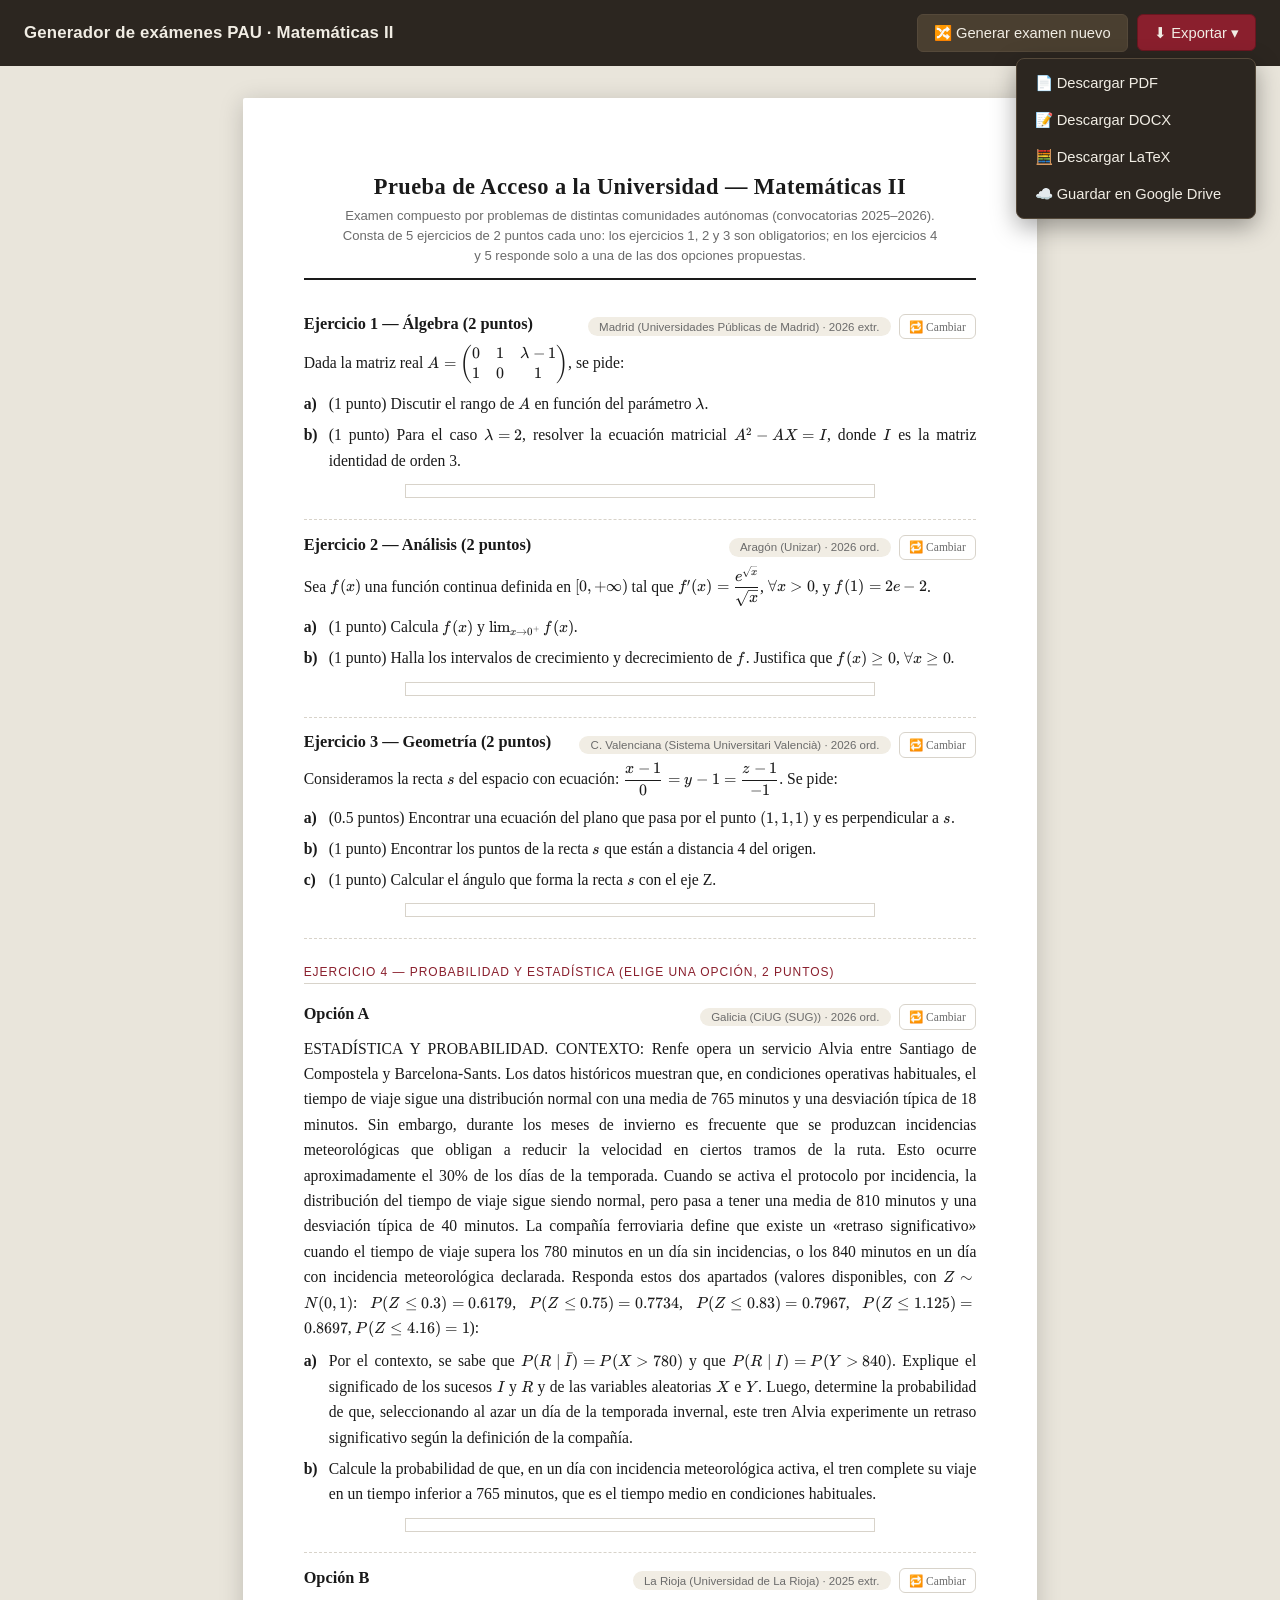
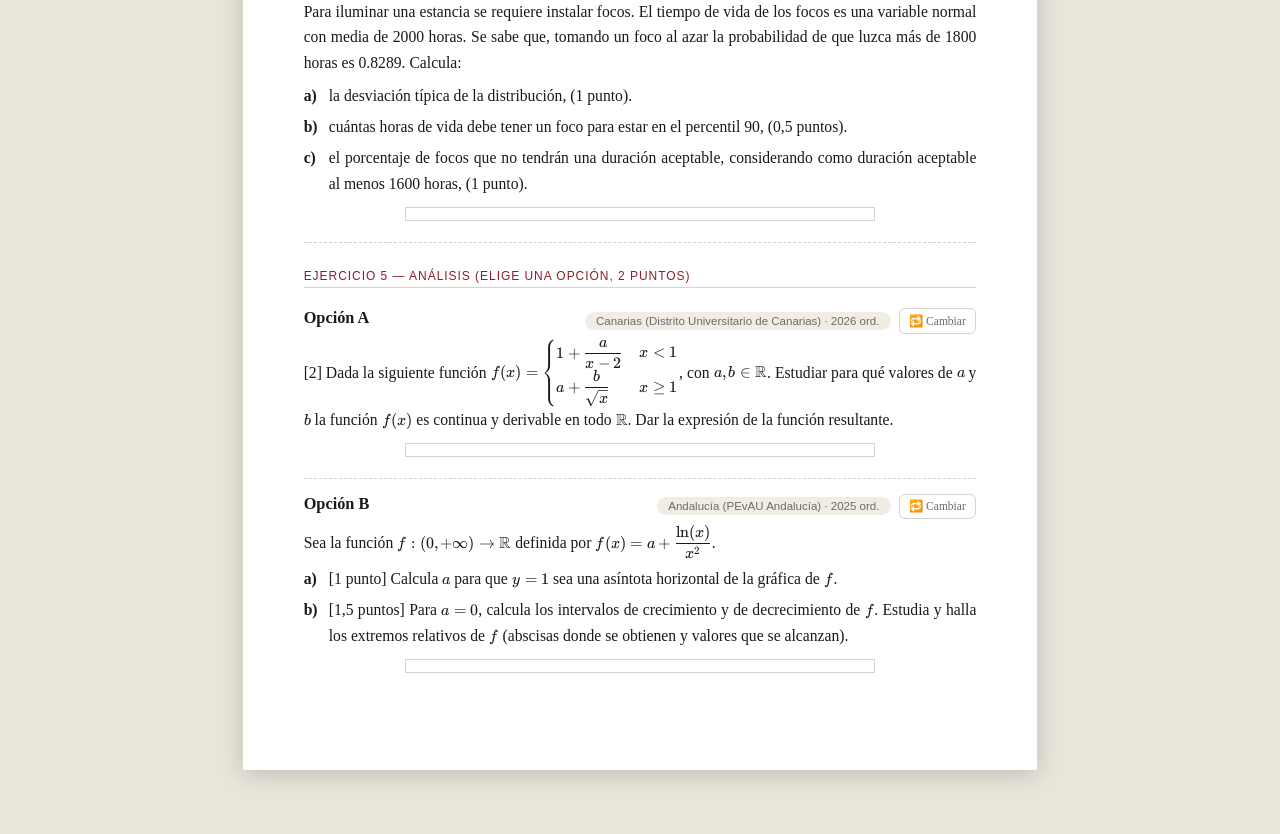
==== mat2/index.html @ 9b588b75 "Generadores de examenes PAU: Matematicas II y Matematicas CCSS II Co-Authored-By: Claude Sonnet 5.5 " ====
<!doctype html>
<html lang="es">
<head>
<meta charset="utf-8">
<meta name="viewport" content="width=device-width, initial-scale=1">
<title>Generador de exámenes PAU · Matemáticas II</title>
<link rel="stylesheet" href="lib/katex/katex.min.css">
<link rel="stylesheet" href="style.css">
</head>
<body>

<header class="toolbar no-print">
  <h1>Generador de exámenes PAU · Matemáticas II</h1>
  <div class="toolbar-buttons">
    <button id="btn-nuevo">🔀 Generar examen nuevo</button>
    <div class="menu-exportar">
      <button id="btn-exportar-toggle" class="btn-exportar-toggle">⬇ Exportar ▾</button>
      <div id="menu-exportar-opciones" class="menu-exportar-opciones" hidden>
        <button id="btn-pdf" class="menu-exportar-item">📄 Descargar PDF</button>
        <button id="btn-docx" class="menu-exportar-item">📝 Descargar DOCX</button>
        <button id="btn-latex" class="menu-exportar-item">🧮 Descargar LaTeX</button>
        <button id="btn-drive" class="menu-exportar-item">☁️ Guardar en Google Drive</button>
      </div>
    </div>
  </div>
</header>

<main id="examen">
  <p class="cargando">Cargando banco de problemas…</p>
</main>

<template id="tpl-problema">
  <section class="problema">
    <div class="problema-cabecera">
      <h2 class="problema-titulo"></h2>
      <div class="problema-cabecera-derecha">
        <div class="problema-meta"></div>
        <button class="btn-recambiar no-print" title="Cambiar por otro problema del mismo tipo">🔁 Cambiar</button>
      </div>
    </div>
    <div class="problema-cuerpo"></div>
    <img class="problema-figura" hidden>
  </section>
</template>

<script src="lib/katex/katex.min.js"></script>
<script src="lib/katex/auto-render.min.js"></script>
<script src="lib/jspdf.umd.min.js"></script>
<script src="lib/html2canvas.min.js"></script>
<script src="lib/jszip.min.js"></script>
<script src="lib/mathjax/tex-mml-chtml.js"></script>
<script src="https://accounts.google.com/gsi/client" async defer></script>
<script type="module" src="docx-export.js"></script>
<script src="latex-export.js"></script>
<script src="drive-export.js"></script>
<script src="app.js"></script>
</body>
</html>
---- mat2/style.css ----
:root {
  --paper: #ffffff;
  --ink: #1a1a1a;
  --muted: #6b6b6b;
  --accent: #8a1f2d;
  --line: #d8d3ca;
  --badge-bg: #f1ede4;
  --page-w: 210mm;
}

* { box-sizing: border-box; }

body {
  margin: 0;
  padding: 0;
  background: #e9e5db;
  font-family: "Georgia", "Iowan Old Style", serif;
  color: var(--ink);
}

.toolbar {
  position: sticky;
  top: 0;
  z-index: 10;
  display: flex;
  align-items: center;
  justify-content: space-between;
  gap: 1rem;
  padding: 0.9rem 1.5rem;
  background: #2c2620;
  color: #f1ede4;
  font-family: "Helvetica Neue", Arial, sans-serif;
  flex-wrap: wrap;
}

.toolbar h1 {
  font-size: 1.05rem;
  font-weight: 600;
  margin: 0;
  letter-spacing: 0.01em;
}

.toolbar-buttons { display: flex; gap: 0.6rem; }

button {
  font-family: inherit;
  font-size: 0.92rem;
  padding: 0.55rem 1rem;
  border-radius: 6px;
  border: 1px solid #55493a;
  background: #4a3f30;
  color: #f1ede4;
  cursor: pointer;
  transition: background 0.15s ease;
}
button:hover { background: #5c4e3c; }
button:active { transform: translateY(1px); }

.menu-exportar { position: relative; }

.btn-exportar-toggle { background: var(--accent); border-color: #6a1620; }
.btn-exportar-toggle:hover { background: #a22532; }

.menu-exportar-opciones {
  position: absolute;
  top: calc(100% + 0.4rem);
  right: 0;
  display: flex;
  flex-direction: column;
  min-width: 15em;
  background: #2c2620;
  border: 1px solid #55493a;
  border-radius: 8px;
  box-shadow: 0 8px 24px rgba(0,0,0,0.35);
  padding: 0.4rem;
  gap: 0.2rem;
  z-index: 20;
}

.menu-exportar-item {
  background: transparent;
  border: none;
  border-radius: 5px;
  text-align: left;
  padding: 0.5rem 0.7rem;
}
.menu-exportar-item:hover { background: #4a3f30; }

main#examen {
  max-width: var(--page-w);
  margin: 2rem auto 4rem;
  background: var(--paper);
  padding: 20mm 16mm;
  box-shadow: 0 4px 24px rgba(0,0,0,0.18);
  border-radius: 2px;
}

.cargando { text-align: center; color: var(--muted); padding: 3rem 0; font-family: sans-serif; }

.examen-cabecera {
  text-align: center;
  border-bottom: 2px solid var(--ink);
  padding-bottom: 0.8rem;
  margin-bottom: 1.2rem;
}
.examen-cabecera h2 { margin: 0 0 0.3rem; font-size: 1.4rem; letter-spacing: 0.02em; }
.examen-instrucciones {
  font-family: "Helvetica Neue", Arial, sans-serif;
  font-size: 0.82rem;
  color: var(--muted);
  line-height: 1.5;
  max-width: 46em;
  margin: 0.4rem auto 0;
}

.bloque-titulo {
  font-family: "Helvetica Neue", Arial, sans-serif;
  font-size: 0.75rem;
  text-transform: uppercase;
  letter-spacing: 0.08em;
  color: var(--accent);
  margin: 1.6rem 0 0.4rem;
  border-bottom: 1px solid var(--line);
  padding-bottom: 0.25rem;
}

.problema {
  position: relative;
  padding: 0.9rem 0 1.1rem;
  border-bottom: 1px dashed var(--line);
  break-inside: avoid;
}
.problema:last-child { border-bottom: none; }

.problema-cabecera {
  display: flex;
  justify-content: space-between;
  align-items: flex-start;
  flex-wrap: wrap;
  gap: 0.5rem 0.8rem;
  margin-bottom: 0.35rem;
}

.problema-titulo {
  font-size: 1.02rem;
  margin: 0;
  font-weight: 700;
  flex: 1 1 auto;
  min-width: 12em;
}

.problema-cabecera-derecha {
  display: flex;
  align-items: center;
  gap: 0.5rem;
  flex: 0 0 auto;
  flex-wrap: wrap;
  justify-content: flex-end;
}

.problema-meta {
  font-family: "Helvetica Neue", Arial, sans-serif;
  font-size: 0.72rem;
  color: var(--muted);
  background: var(--badge-bg);
  border-radius: 999px;
  padding: 0.2rem 0.7rem;
  white-space: nowrap;
}

.problema-cuerpo {
  font-size: 0.98rem;
  line-height: 1.62;
  text-align: justify;
}

.problema-cuerpo p { margin: 0 0 0.5rem; }
.problema-cuerpo p:last-child { margin-bottom: 0; }

.problema-apartados {
  margin: 0.3rem 0 0;
  padding-left: 1.6em;
  list-style: none;
  counter-reset: apartado;
}
.problema-apartados > li {
  position: relative;
  margin: 0.35rem 0;
  counter-increment: apartado;
}
.problema-apartados > li::before {
  content: counter(apartado, lower-alpha) ") ";
  position: absolute;
  left: -1.6em;
  font-weight: 700;
}

.problema-figura {
  display: block;
  max-width: 70%;
  max-height: 220px;
  margin: 0.7rem auto 0.2rem;
  border: 1px solid var(--line);
  padding: 6px;
  background: #fff;
}

.btn-recambiar {
  font-size: 0.72rem;
  padding: 0.3rem 0.6rem;
  background: transparent;
  color: var(--muted);
  border: 1px solid var(--line);
  white-space: nowrap;
}
.btn-recambiar:hover { background: var(--badge-bg); color: var(--ink); }

.katex { font-size: 1.02em; }
.katex-display { margin: 0.6em 0; overflow-x: auto; overflow-y: hidden; }

@media (max-width: 700px) {
  main#examen { padding: 6mm 5mm; margin: 0.5rem; }
  .problema-cabecera { flex-direction: column; align-items: flex-start; gap: 0.3rem; }
  .problema-cabecera-derecha { width: 100%; justify-content: space-between; }
}

@media print {
  .no-print { display: none !important; }
  body { background: #fff; }
  main#examen { box-shadow: none; margin: 0; max-width: none; padding: 8mm; }
}
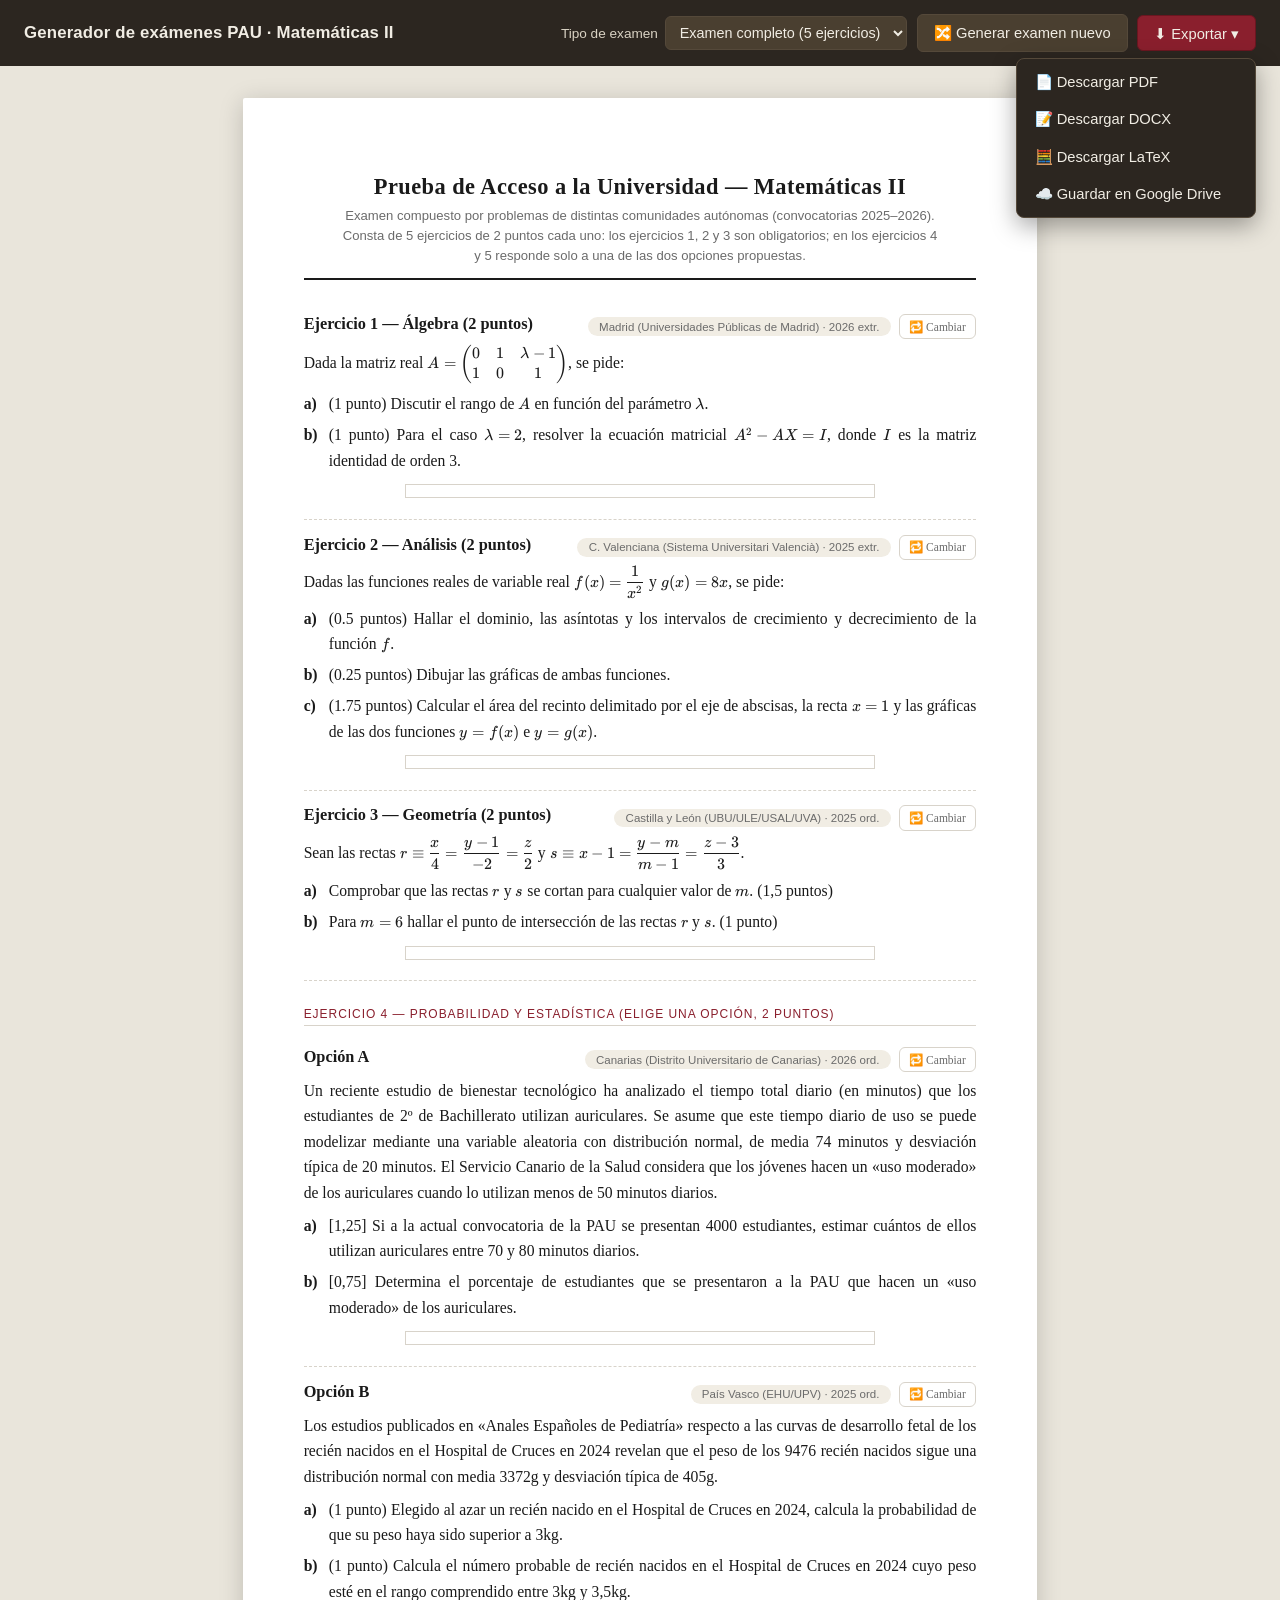
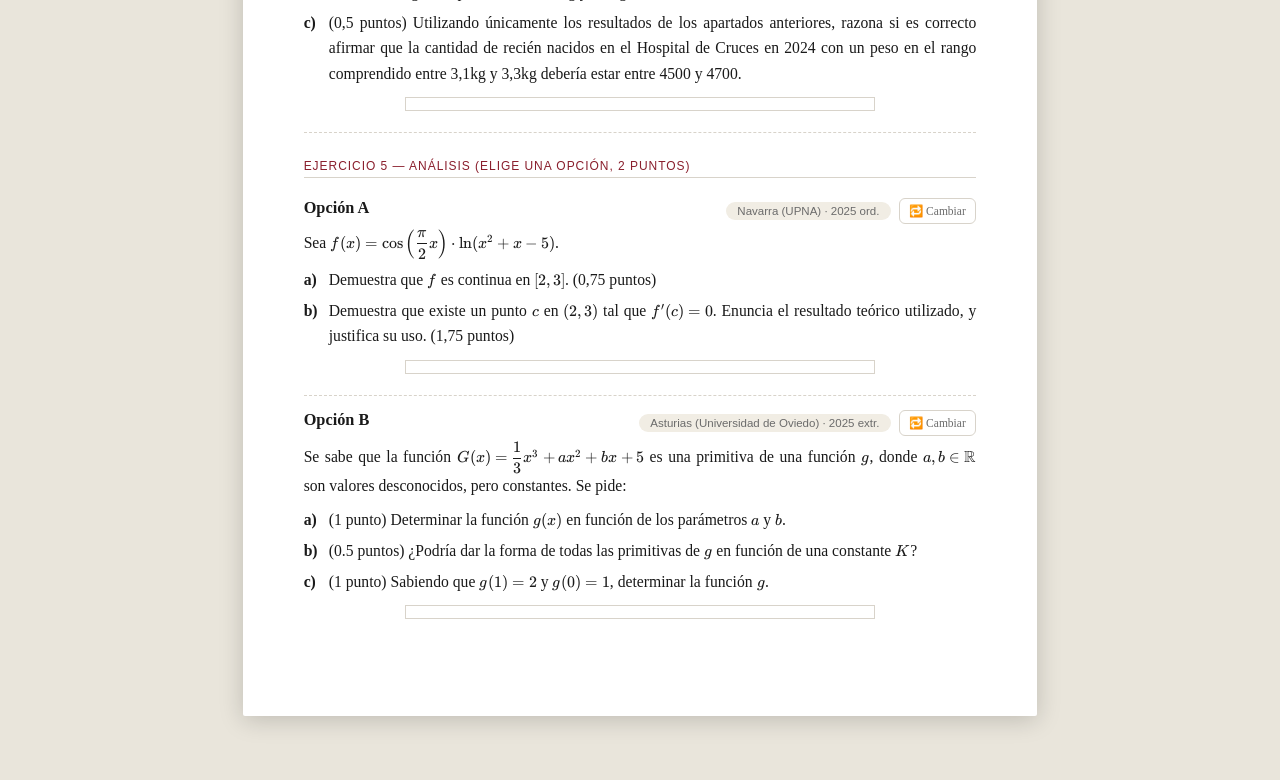
==== commit 1ebb13c3: "Anadir selector de tipo de examen (completo o de un unico bloque tematico) Co-Authored-By: Claude So" ====
--- a/mat2/index.html
+++ b/mat2/index.html
@@ -12,6 +12,12 @@
 <header class="toolbar no-print">
   <h1>Generador de exámenes PAU · Matemáticas II</h1>
   <div class="toolbar-buttons">
+    <label class="toolbar-campo">Tipo de examen
+      <select id="sel-modo"></select>
+    </label>
+    <label class="toolbar-campo" id="lbl-num" hidden>Nº de ejercicios
+      <input id="num-ejercicios" type="number" min="1" max="10" value="5">
+    </label>
     <button id="btn-nuevo">🔀 Generar examen nuevo</button>
     <div class="menu-exportar">
       <button id="btn-exportar-toggle" class="btn-exportar-toggle">⬇ Exportar ▾</button>
--- a/mat2/style.css
+++ b/mat2/style.css
@@ -56,6 +56,28 @@
 button:hover { background: #5c4e3c; }
 button:active { transform: translateY(1px); }
 
+.toolbar-buttons { align-items: center; flex-wrap: wrap; }
+
+.toolbar-campo {
+  display: flex;
+  align-items: center;
+  gap: 0.45rem;
+  font-size: 0.85rem;
+  color: #d9d2c3;
+}
+.toolbar-campo[hidden] { display: none; }
+.toolbar-campo select,
+.toolbar-campo input {
+  font-family: inherit;
+  font-size: 0.9rem;
+  padding: 0.45rem 0.6rem;
+  border-radius: 6px;
+  border: 1px solid #55493a;
+  background: #4a3f30;
+  color: #f1ede4;
+}
+.toolbar-campo input { width: 4.2em; }
+
 .menu-exportar { position: relative; }
 
 .btn-exportar-toggle { background: var(--accent); border-color: #6a1620; }
